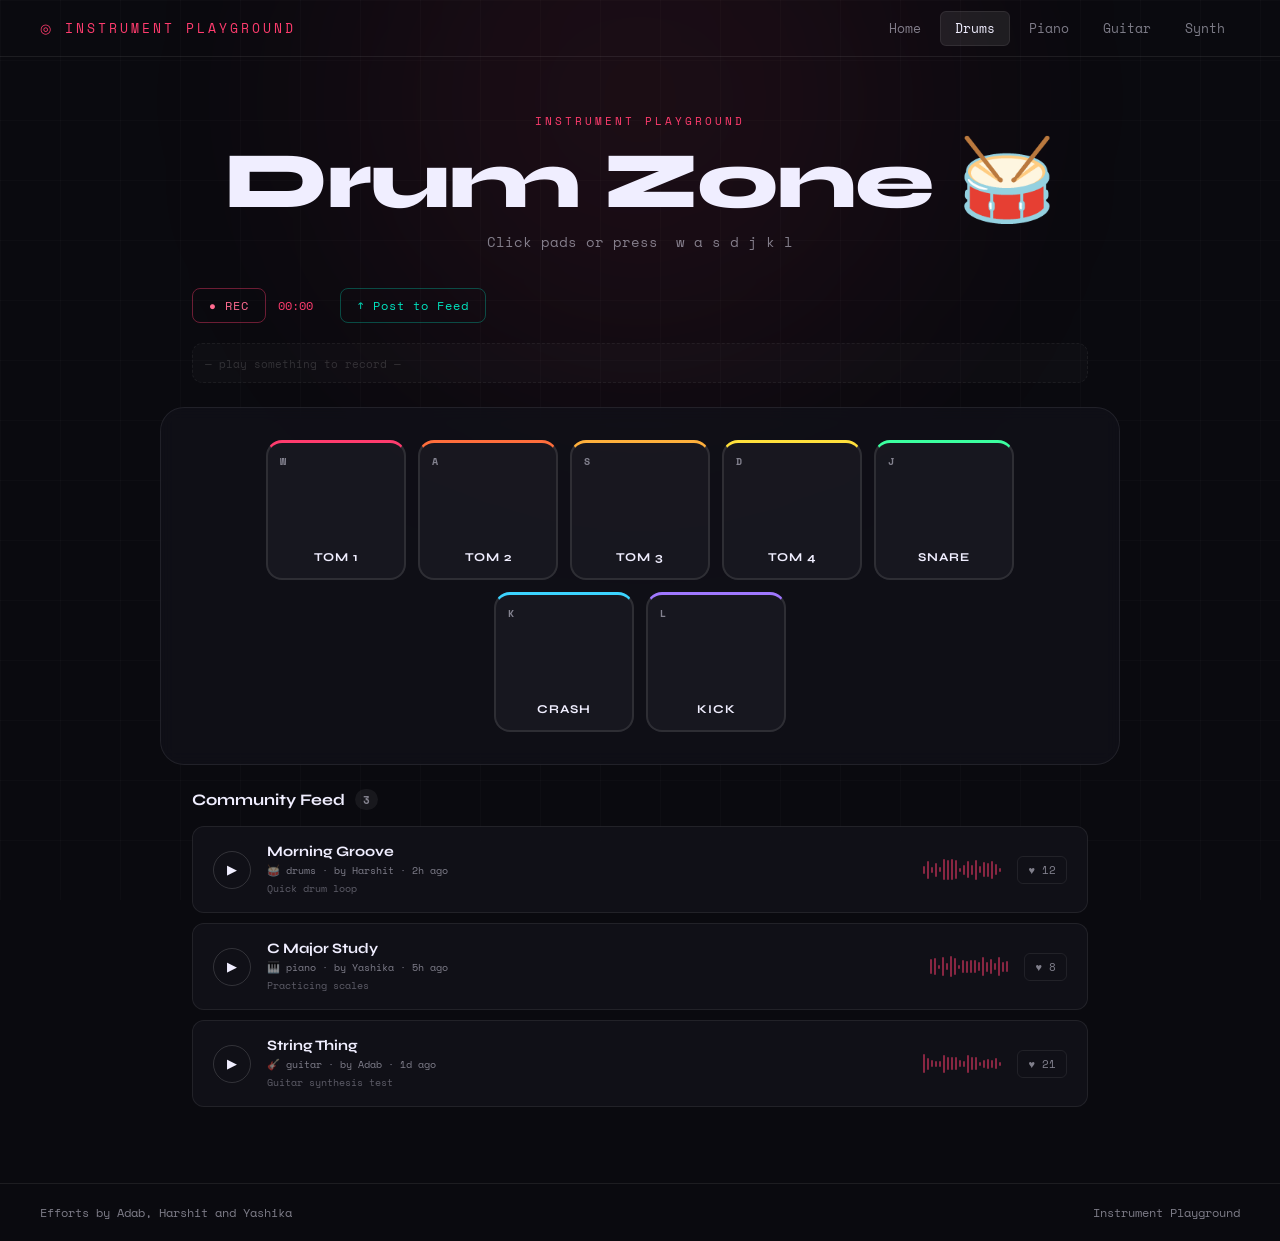
==== index.html @ 5336bf80 "changed index.html" ====
<!DOCTYPE html>
<html lang="en" dir="ltr">
<head>
  <meta charset="utf-8">
  <meta name="viewport" content="width=device-width, initial-scale=1.0">
  <title>Drum Zone · Instrument Playground</title>
  <link href="https://fonts.googleapis.com/css2?family=Space+Mono:wght@400;700&family=Syne:wght@400;700;800&display=swap" rel="stylesheet">
  <link rel="stylesheet" href="./styles.css">
  <style>
    body { --accent: #ff3c6e; --accent-glow: rgba(255,60,110,0.12); }

    .drum {
      background-color: rgba(255,255,255,0.04);
      flex-direction: column;
      justify-content: flex-end;
      padding-bottom: 14px;
      gap: 4px;
    }

    .pad-w  { border-top: 3px solid #ff3c6e; }
    .pad-a  { border-top: 3px solid #ff6e3c; }
    .pad-s  { border-top: 3px solid #ffb03c; }
    .pad-d  { border-top: 3px solid #ffe03c; }
    .pad-j  { border-top: 3px solid #3cffa0; }
    .pad-k  { border-top: 3px solid #3cd4ff; }
    .pad-l  { border-top: 3px solid #a078ff; }
  </style>
</head>
<body data-instrument="drums" data-emoji="🥁">
  <div class="glow"></div>

  <nav>
    <a class="logo" href="./home.html">◎ Instrument Playground</a>
    <ul class="nav-links">
      <li><a href="./home.html">Home</a></li>
      <li><a href="./index (2).html" class="active">Drums</a></li>
      <li><a href="./piano.html">Piano</a></li>
      <li><a href="./guitar.html">Guitar</a></li>
      <li><a href="./synth.html">Synth</a></li>
    </ul>
  </nav>

  <header class="page-hero">
    <span class="page-tag">Instrument Playground</span>
    <h1>Drum Zone 🥁</h1>
    <p>Click pads or press &nbsp;w a s d j k l</p>
  </header>

  <!-- Record controls -->
  <div class="controls-bar">
    <button class="ctrl-btn record">● REC</button>
    <span class="rec-timer">00:00</span>
    <button class="ctrl-btn post">↑ Post to Feed</button>
  </div>

  <!-- Sequence strip -->
  <div class="sequence-strip">
    <div class="sequence-events">
      <span class="seq-empty">— play something to record —</span>
    </div>
  </div>

  <!-- Drum pads -->
  <section class="instrument-card">
    <div class="set">
      <button class="w drum pad-w" data-key="w">
        <span class="key-label">W</span>
        <span class="pad-name">TOM 1</span>
      </button>
      <button class="a drum pad-a" data-key="a">
        <span class="key-label">A</span>
        <span class="pad-name">TOM 2</span>
      </button>
      <button class="s drum pad-s" data-key="s">
        <span class="key-label">S</span>
        <span class="pad-name">TOM 3</span>
      </button>
      <button class="d drum pad-d" data-key="d">
        <span class="key-label">D</span>
        <span class="pad-name">TOM 4</span>
      </button>
      <button class="j drum pad-j" data-key="j">
        <span class="key-label">J</span>
        <span class="pad-name">SNARE</span>
      </button>
      <button class="k drum pad-k" data-key="k">
        <span class="key-label">K</span>
        <span class="pad-name">CRASH</span>
      </button>
      <button class="l drum pad-l" data-key="l">
        <span class="key-label">L</span>
        <span class="pad-name">KICK</span>
      </button>
    </div>
  </section>

  <!-- Community Feed -->
  <div class="feed-section">
    <div class="feed-header">
      Community Feed <span class="feed-count" id="feedCount">0</span>
    </div>
    <div class="feed-list" id="feedList"></div>
  </div>

  <!-- Post Modal -->
  <div class="modal-overlay" id="postModal">
    <div class="modal">
      <h3>🥁 Share Your Beat</h3>
      <input type="hidden" id="postInstrument">
      <input type="hidden" id="postEmoji">
      <label>Title</label>
      <input type="text" id="postTitle" placeholder="My sick groove...">
      <label>Your Name</label>
      <input type="text" id="postAuthor" placeholder="Harshit">
      <label>Description (optional)</label>
      <textarea id="postDesc" placeholder="What did you make?"></textarea>
      <div class="modal-actions">
        <button class="btn-cancel" onclick="closePostModal()">Cancel</button>
        <button class="btn-post" onclick="submitPost()">Post It ↗</button>
      </div>
    </div>
  </div>

  <footer>
    <span>Efforts by Adab, Harshit and Yashika</span>
    <span>Instrument Playground</span>
  </footer>

  <script>
    var audioCtx;

    function getAudioCtx() {
      if (!audioCtx) audioCtx = new (window.AudioContext || window.webkitAudioContext)();
      return audioCtx;
    }

    // Synthesize drum sounds using Web Audio
    function playDrum(type) {
      const ctx = getAudioCtx();
      const now = ctx.currentTime;

      if (type === 'kick') {
        const osc = ctx.createOscillator();
        const gain = ctx.createGain();
        osc.connect(gain); gain.connect(ctx.destination);
        osc.frequency.setValueAtTime(150, now);
        osc.frequency.exponentialRampToValueAtTime(0.01, now + 0.5);
        gain.gain.setValueAtTime(1, now);
        gain.gain.exponentialRampToValueAtTime(0.001, now + 0.5);
        osc.start(now); osc.stop(now + 0.5);
      }
      else if (type === 'snare') {
        const buf = ctx.createBuffer(1, ctx.sampleRate * 0.2, ctx.sampleRate);
        const d = buf.getChannelData(0);
        for (let i = 0; i < d.length; i++) d[i] = (Math.random() * 2 - 1);
        const src = ctx.createBufferSource();
        src.buffer = buf;
        const gain = ctx.createGain();
        const filt = ctx.createBiquadFilter();
        filt.type = 'highpass'; filt.frequency.value = 1000;
        src.connect(filt); filt.connect(gain); gain.connect(ctx.destination);
        gain.gain.setValueAtTime(0.8, now);
        gain.gain.exponentialRampToValueAtTime(0.001, now + 0.2);
        src.start(now);
      }
      else if (type === 'crash') {
        const buf = ctx.createBuffer(1, ctx.sampleRate * 1.2, ctx.sampleRate);
        const d = buf.getChannelData(0);
        for (let i = 0; i < d.length; i++) d[i] = (Math.random() * 2 - 1);
        const src = ctx.createBufferSource();
        src.buffer = buf;
        const gain = ctx.createGain();
        const filt = ctx.createBiquadFilter();
        filt.type = 'highpass'; filt.frequency.value = 6000;
        src.connect(filt); filt.connect(gain); gain.connect(ctx.destination);
        gain.gain.setValueAtTime(0.6, now);
        gain.gain.exponentialRampToValueAtTime(0.001, now + 1.2);
        src.start(now);
      }
      else if (type.startsWith('tom')) {
        const freq = { tom1: 200, tom2: 160, tom3: 130, tom4: 100 }[type] || 150;
        const osc = ctx.createOscillator();
        const gain = ctx.createGain();
        osc.connect(gain); gain.connect(ctx.destination);
        osc.frequency.setValueAtTime(freq, now);
        osc.frequency.exponentialRampToValueAtTime(freq * 0.4, now + 0.3);
        gain.gain.setValueAtTime(0.9, now);
        gain.gain.exponentialRampToValueAtTime(0.001, now + 0.3);
        osc.start(now); osc.stop(now + 0.3);
      }
    }

    function makeSound(key) {
      switch(key) {
        case 'w': playDrum('tom1'); break;
        case 'a': playDrum('tom2'); break;
        case 's': playDrum('tom3'); break;
        case 'd': playDrum('tom4'); break;
        case 'j': playDrum('snare'); break;
        case 'k': playDrum('crash'); break;
        case 'l': playDrum('kick'); break;
      }
    }
  </script>
  <script src="./shared.js"></script>
</body>
</html>
---- styles.css ----
*, *::before, *::after { box-sizing: border-box; margin: 0; padding: 0; }

:root {
  --bg: #0a0a0f;
  --surface: #12121a;
  --border: rgba(255,255,255,0.08);
  --text: #f0eeff;
  --muted: rgba(240,238,255,0.5);

  /* per-page accents set on body */
  --accent: #ff3c6e;
  --accent-glow: rgba(255,60,110,0.12);
}

body {
  background: var(--bg);
  color: var(--text);
  font-family: 'Syne', sans-serif;
  min-height: 100vh;
  overflow-x: hidden;
}

body::before {
  content: '';
  position: fixed;
  inset: 0;
  background-image:
    linear-gradient(rgba(255,255,255,0.02) 1px, transparent 1px),
    linear-gradient(90deg, rgba(255,255,255,0.02) 1px, transparent 1px);
  background-size: 60px 60px;
  pointer-events: none;
  z-index: 0;
}

.glow {
  position: fixed;
  width: 600px; height: 600px;
  border-radius: 50%;
  filter: blur(130px);
  pointer-events: none;
  z-index: 0;
  top: -200px; left: 50%;
  transform: translateX(-50%);
  background: var(--accent-glow);
  opacity: 0.6;
}

/* ── NAV ── */
nav {
  position: relative;
  z-index: 10;
  display: flex;
  justify-content: space-between;
  align-items: center;
  padding: 18px 40px;
  border-bottom: 1px solid var(--border);
}

.logo {
  font-family: 'Space Mono', monospace;
  font-size: 0.8rem;
  letter-spacing: 3px;
  text-transform: uppercase;
  color: var(--accent);
  text-decoration: none;
}

.nav-links {
  display: flex;
  gap: 4px;
  list-style: none;
}

.nav-links a {
  text-decoration: none;
  color: var(--muted);
  font-size: 0.8rem;
  font-family: 'Space Mono', monospace;
  padding: 7px 14px;
  border-radius: 6px;
  border: 1px solid transparent;
  transition: all 0.2s;
}
.nav-links a:hover { color: var(--text); background: rgba(255,255,255,0.05); }
.nav-links a.active {
  color: var(--text);
  background: rgba(255,255,255,0.08);
  border-color: var(--border);
}

/* ── HERO ── */
.page-hero {
  position: relative;
  z-index: 1;
  text-align: center;
  padding: 56px 24px 36px;
}

.page-tag {
  font-family: 'Space Mono', monospace;
  font-size: 0.68rem;
  letter-spacing: 3px;
  text-transform: uppercase;
  color: var(--accent);
  margin-bottom: 12px;
  display: block;
}

.page-hero h1 {
  font-size: clamp(2.4rem, 7vw, 5rem);
  font-weight: 800;
  letter-spacing: -1.5px;
  margin-bottom: 10px;
  line-height: 1;
}

.page-hero p {
  font-size: 0.9rem;
  color: var(--muted);
  font-family: 'Space Mono', monospace;
}

/* ── INSTRUMENT CARD ── */
.instrument-card {
  position: relative;
  z-index: 1;
  max-width: 960px;
  margin: 24px auto;
  background: rgba(18,18,26,0.7);
  border: 1px solid var(--border);
  border-radius: 24px;
  padding: 32px;
  backdrop-filter: blur(8px);
}

/* ── PAD / KEY GRID ── */
.set {
  display: flex;
  flex-wrap: wrap;
  justify-content: center;
  gap: 12px;
}

/* ── DRUM PADS ── */
.drum {
  width: 140px;
  height: 140px;
  border-radius: 16px;
  border: 2px solid rgba(255,255,255,0.1);
  background: rgba(255,255,255,0.04);
  color: var(--text);
  font-family: 'Syne', sans-serif;
  font-size: 1.8rem;
  font-weight: 800;
  cursor: pointer;
  display: flex;
  flex-direction: column;
  align-items: center;
  justify-content: flex-end;
  padding-bottom: 14px;
  position: relative;
  overflow: hidden;
  transition: transform 0.08s, border-color 0.15s;
  background-size: cover;
  background-position: center;
}

.drum .key-label {
  font-family: 'Space Mono', monospace;
  font-size: 0.65rem;
  letter-spacing: 1px;
  color: var(--muted);
  text-transform: uppercase;
  position: absolute;
  top: 10px;
  left: 12px;
}

.drum .pad-name {
  font-size: 0.75rem;
  font-weight: 700;
  letter-spacing: 1px;
}

.drum:hover { border-color: rgba(255,255,255,0.2); transform: scale(1.02); }

/* ── PIANO KEYS ── */
.piano {
  width: 80px;
  height: 200px;
  border-radius: 0 0 12px 12px;
  border: 1.5px solid rgba(255,255,255,0.12);
  background: linear-gradient(180deg, #e8e8f0 0%, #c8c8d8 100%);
  color: #2a2a3a;
  font-family: 'Space Mono', monospace;
  font-size: 0.9rem;
  font-weight: 700;
  cursor: pointer;
  display: flex;
  align-items: flex-end;
  justify-content: center;
  padding-bottom: 14px;
  transition: transform 0.07s;
  position: relative;
}

.piano::after {
  content: attr(data-note);
  position: absolute;
  bottom: 12px;
  font-size: 0.6rem;
  font-family: 'Space Mono', monospace;
  color: rgba(42,42,58,0.5);
  letter-spacing: 0.5px;
}

.piano:hover { background: linear-gradient(180deg, #f0f0ff 0%, #d8d8e8 100%); }

/* ── GUITAR STRINGS ── */
.guitar-btn {
  width: 110px;
  height: 160px;
  border-radius: 12px;
  border: 1.5px solid rgba(255,255,255,0.08);
  background: linear-gradient(160deg, rgba(255,200,80,0.08), rgba(255,150,30,0.05));
  color: var(--text);
  font-family: 'Space Mono', monospace;
  font-size: 0.8rem;
  cursor: pointer;
  display: flex;
  flex-direction: column;
  align-items: center;
  justify-content: center;
  gap: 6px;
  transition: transform 0.08s, border-color 0.2s;
  position: relative;
  overflow: hidden;
}

.guitar-btn:hover { border-color: rgba(255,200,80,0.25); transform: scale(1.03); }

.guitar-btn .string-visual {
  width: 2px;
  height: 60px;
  background: linear-gradient(180deg, rgba(255,200,80,0.6), rgba(255,200,80,0.2));
  border-radius: 1px;
  transition: width 0.1s;
}
.guitar-btn:hover .string-visual { width: 3px; }

.guitar-btn .fret-key {
  font-size: 1.1rem;
  font-weight: 700;
  color: var(--text);
}
.guitar-btn .note-name {
  font-size: 0.65rem;
  color: var(--muted);
  letter-spacing: 1px;
}

/* ── SYNTH KEYS ── */
.synth-btn {
  width: 100px;
  height: 120px;
  border-radius: 10px;
  border: 1.5px solid rgba(167,139,250,0.15);
  background: linear-gradient(160deg, rgba(167,139,250,0.06), rgba(139,92,246,0.03));
  color: var(--text);
  font-family: 'Space Mono', monospace;
  font-size: 0.85rem;
  cursor: pointer;
  display: flex;
  flex-direction: column;
  align-items: center;
  justify-content: center;
  gap: 4px;
  transition: transform 0.08s, box-shadow 0.15s, border-color 0.15s;
  position: relative;
}

.synth-btn:hover {
  border-color: rgba(167,139,250,0.4);
  transform: scale(1.03);
  box-shadow: 0 0 20px rgba(167,139,250,0.12);
}

.synth-btn .synth-key { font-size: 1.3rem; font-weight: 800; }
.synth-btn .synth-note { font-size: 0.6rem; color: var(--muted); letter-spacing: 1px; }
.synth-btn .synth-bar {
  position: absolute;
  bottom: 0; left: 0; right: 0;
  height: 3px;
  background: linear-gradient(90deg, transparent, rgba(167,139,250,0.5), transparent);
  border-radius: 0 0 8px 8px;
}

/* ── PRESSED STATE ── */
.pressed {
  transform: scale(0.95) translateY(2px) !important;
  border-color: var(--accent) !important;
  opacity: 0.75;
  box-shadow: 0 0 0 2px var(--accent-glow);
}

/* ── CONTROLS BAR ── */
.controls-bar {
  position: relative;
  z-index: 1;
  max-width: 960px;
  margin: 0 auto 20px;
  padding: 0 32px;
  display: flex;
  gap: 12px;
  align-items: center;
  flex-wrap: wrap;
}

.ctrl-btn {
  font-family: 'Space Mono', monospace;
  font-size: 0.72rem;
  letter-spacing: 1px;
  padding: 8px 16px;
  border-radius: 8px;
  border: 1px solid var(--border);
  background: transparent;
  color: var(--muted);
  cursor: pointer;
  transition: all 0.2s;
}
.ctrl-btn:hover { background: rgba(255,255,255,0.06); color: var(--text); }
.ctrl-btn.record { border-color: rgba(255,60,110,0.4); color: #ff6b90; }
.ctrl-btn.record:hover { background: rgba(255,60,110,0.08); }
.ctrl-btn.record.recording { background: rgba(255,60,110,0.15); color: #ff3c6e; animation: pulse 1s ease-in-out infinite; }
@keyframes pulse { 0%, 100% { opacity: 1; } 50% { opacity: 0.6; } }

.ctrl-btn.stop { border-color: rgba(251,191,36,0.3); color: #fbbf24; }
.ctrl-btn.post { border-color: rgba(0,229,192,0.3); color: #00e5c0; }
.ctrl-btn.post:hover { background: rgba(0,229,192,0.08); }

.rec-timer {
  font-family: 'Space Mono', monospace;
  font-size: 0.75rem;
  color: #ff3c6e;
  min-width: 50px;
}

/* ── SEQUENCER STRIP ── */
.sequence-strip {
  position: relative;
  z-index: 1;
  max-width: 960px;
  margin: 0 auto 16px;
  padding: 0 32px;
}

.sequence-events {
  display: flex;
  gap: 6px;
  min-height: 40px;
  background: rgba(255,255,255,0.02);
  border: 1px dashed rgba(255,255,255,0.06);
  border-radius: 10px;
  padding: 8px 12px;
  align-items: center;
  flex-wrap: wrap;
  font-family: 'Space Mono', monospace;
  font-size: 0.7rem;
}

.seq-event {
  padding: 3px 8px;
  border-radius: 4px;
  background: rgba(255,255,255,0.06);
  color: var(--muted);
  border: 1px solid rgba(255,255,255,0.06);
  animation: pop 0.15s ease;
}
@keyframes pop { from { transform: scale(0.7); opacity: 0; } to { transform: scale(1); opacity: 1; } }

.seq-empty {
  color: rgba(255,255,255,0.15);
  font-family: 'Space Mono', monospace;
  font-size: 0.7rem;
}

/* ── POST MODAL ── */
.modal-overlay {
  position: fixed;
  inset: 0;
  background: rgba(0,0,0,0.8);
  z-index: 100;
  display: flex;
  align-items: center;
  justify-content: center;
  backdrop-filter: blur(4px);
  opacity: 0;
  pointer-events: none;
  transition: opacity 0.2s;
}
.modal-overlay.open { opacity: 1; pointer-events: all; }

.modal {
  background: #1a1a26;
  border: 1px solid rgba(255,255,255,0.12);
  border-radius: 20px;
  padding: 32px;
  width: min(480px, 90vw);
  position: relative;
}

.modal h3 {
  font-size: 1.4rem;
  margin-bottom: 20px;
}

.modal label {
  display: block;
  font-family: 'Space Mono', monospace;
  font-size: 0.68rem;
  letter-spacing: 2px;
  text-transform: uppercase;
  color: var(--muted);
  margin-bottom: 6px;
}

.modal input, .modal textarea, .modal select {
  width: 100%;
  background: rgba(255,255,255,0.05);
  border: 1px solid rgba(255,255,255,0.1);
  border-radius: 10px;
  padding: 10px 14px;
  color: var(--text);
  font-family: 'Syne', sans-serif;
  font-size: 0.95rem;
  outline: none;
  margin-bottom: 16px;
  transition: border-color 0.2s;
}
.modal input:focus, .modal textarea:focus {
  border-color: rgba(255,255,255,0.25);
}
.modal textarea { height: 80px; resize: none; }

.modal-actions { display: flex; gap: 10px; justify-content: flex-end; }

.btn-cancel, .btn-post {
  font-family: 'Space Mono', monospace;
  font-size: 0.75rem;
  letter-spacing: 1px;
  padding: 10px 22px;
  border-radius: 8px;
  cursor: pointer;
  transition: all 0.2s;
  border: 1px solid;
}
.btn-cancel { background: transparent; border-color: var(--border); color: var(--muted); }
.btn-cancel:hover { background: rgba(255,255,255,0.04); color: var(--text); }
.btn-post { background: #00e5c0; border-color: #00e5c0; color: #0a0a0f; font-weight: 700; }
.btn-post:hover { background: #00ccaa; }

/* ── COMMUNITY FEED ── */
.feed-section {
  position: relative;
  z-index: 1;
  max-width: 960px;
  margin: 16px auto;
  padding: 0 32px 60px;
}

.feed-header {
  font-size: 1rem;
  font-weight: 700;
  margin-bottom: 16px;
  display: flex;
  align-items: center;
  gap: 10px;
}

.feed-count {
  font-family: 'Space Mono', monospace;
  font-size: 0.7rem;
  padding: 2px 8px;
  border-radius: 99px;
  background: rgba(255,255,255,0.06);
  color: var(--muted);
}

.feed-list {
  display: flex;
  flex-direction: column;
  gap: 10px;
}

.feed-card {
  background: rgba(18,18,26,0.8);
  border: 1px solid var(--border);
  border-radius: 12px;
  padding: 16px 20px;
  display: flex;
  align-items: center;
  gap: 16px;
}

.feed-play-btn {
  width: 38px; height: 38px;
  border-radius: 50%;
  border: 1.5px solid rgba(255,255,255,0.15);
  background: transparent;
  color: var(--text);
  cursor: pointer;
  display: flex;
  align-items: center;
  justify-content: center;
  font-size: 0.8rem;
  flex-shrink: 0;
  transition: all 0.2s;
}
.feed-play-btn:hover { background: rgba(255,255,255,0.06); border-color: rgba(255,255,255,0.3); }

.feed-info { flex: 1; min-width: 0; }
.feed-title { font-size: 0.9rem; font-weight: 700; }
.feed-meta { font-family: 'Space Mono', monospace; font-size: 0.65rem; color: var(--muted); margin-top: 2px; }

.feed-mini-wave {
  display: flex;
  gap: 2px;
  align-items: center;
  height: 24px;
  opacity: 0.5;
}
.feed-mini-wave span {
  width: 2px;
  border-radius: 1px;
  background: var(--accent);
}

.feed-like-btn {
  font-family: 'Space Mono', monospace;
  font-size: 0.68rem;
  background: transparent;
  border: 1px solid var(--border);
  border-radius: 6px;
  padding: 5px 10px;
  color: var(--muted);
  cursor: pointer;
  transition: all 0.2s;
  flex-shrink: 0;
}
.feed-like-btn:hover { color: #ff6b90; border-color: rgba(255,60,110,0.3); }
.feed-like-btn.liked { color: #ff3c6e; border-color: rgba(255,60,110,0.4); background: rgba(255,60,110,0.08); }

/* ── SYNTH CONTROLS ── */
.synth-controls {
  position: relative;
  z-index: 1;
  max-width: 960px;
  margin: 0 auto 20px;
  padding: 0 32px;
  display: flex;
  gap: 24px;
  align-items: center;
  flex-wrap: wrap;
}

.synth-knob-group {
  display: flex;
  flex-direction: column;
  gap: 4px;
  min-width: 120px;
}

.synth-knob-group label {
  font-family: 'Space Mono', monospace;
  font-size: 0.65rem;
  letter-spacing: 2px;
  text-transform: uppercase;
  color: var(--muted);
}

.synth-knob-group input[type=range] {
  width: 100%;
  accent-color: #a78bfa;
}

.wave-select {
  font-family: 'Space Mono', monospace;
  font-size: 0.75rem;
  background: rgba(255,255,255,0.05);
  border: 1px solid var(--border);
  border-radius: 8px;
  padding: 6px 12px;
  color: var(--text);
  outline: none;
  cursor: pointer;
}

/* ── FOOTER ── */
footer {
  position: relative;
  z-index: 1;
  border-top: 1px solid var(--border);
  padding: 20px 40px;
  display: flex;
  justify-content: space-between;
  align-items: center;
  font-family: 'Space Mono', monospace;
  font-size: 0.72rem;
  color: var(--muted);
}

@media (max-width: 640px) {
  nav { padding: 14px 16px; }
  .nav-links a { padding: 6px 10px; font-size: 0.72rem; }
  .instrument-card { margin: 16px; padding: 20px 16px; }
  .drum { width: 100px; height: 100px; font-size: 1.4rem; }
  .piano { width: 60px; height: 160px; }
  .guitar-btn { width: 85px; height: 130px; }
  .synth-btn { width: 80px; height: 100px; }
  .controls-bar, .sequence-strip, .feed-section { padding: 0 16px; }
  footer { padding: 16px; flex-direction: column; gap: 6px; }
}
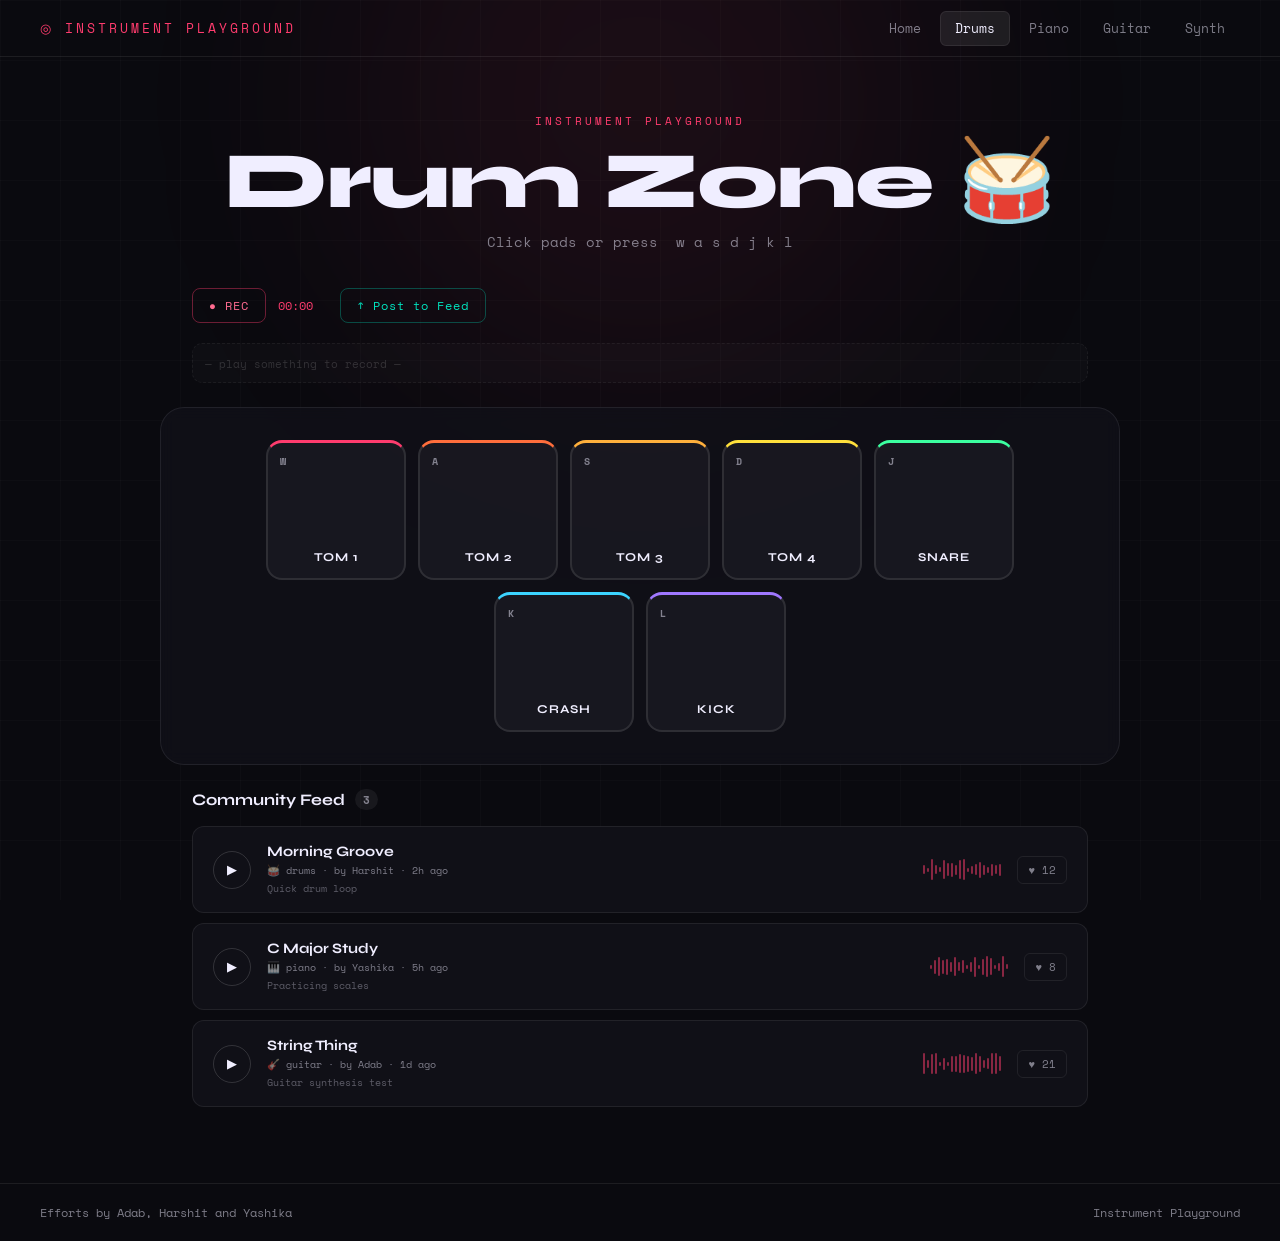
==== commit 5ec1f9e7: "Fix link to Drums page in navigation" ====
--- a/index.html
+++ b/index.html
@@ -33,7 +33,7 @@
     <a class="logo" href="./home.html">◎ Instrument Playground</a>
     <ul class="nav-links">
       <li><a href="./home.html">Home</a></li>
-      <li><a href="./index (2).html" class="active">Drums</a></li>
+      <li><a href="./index.html" class="active">Drums</a></li>
       <li><a href="./piano.html">Piano</a></li>
       <li><a href="./guitar.html">Guitar</a></li>
       <li><a href="./synth.html">Synth</a></li>
